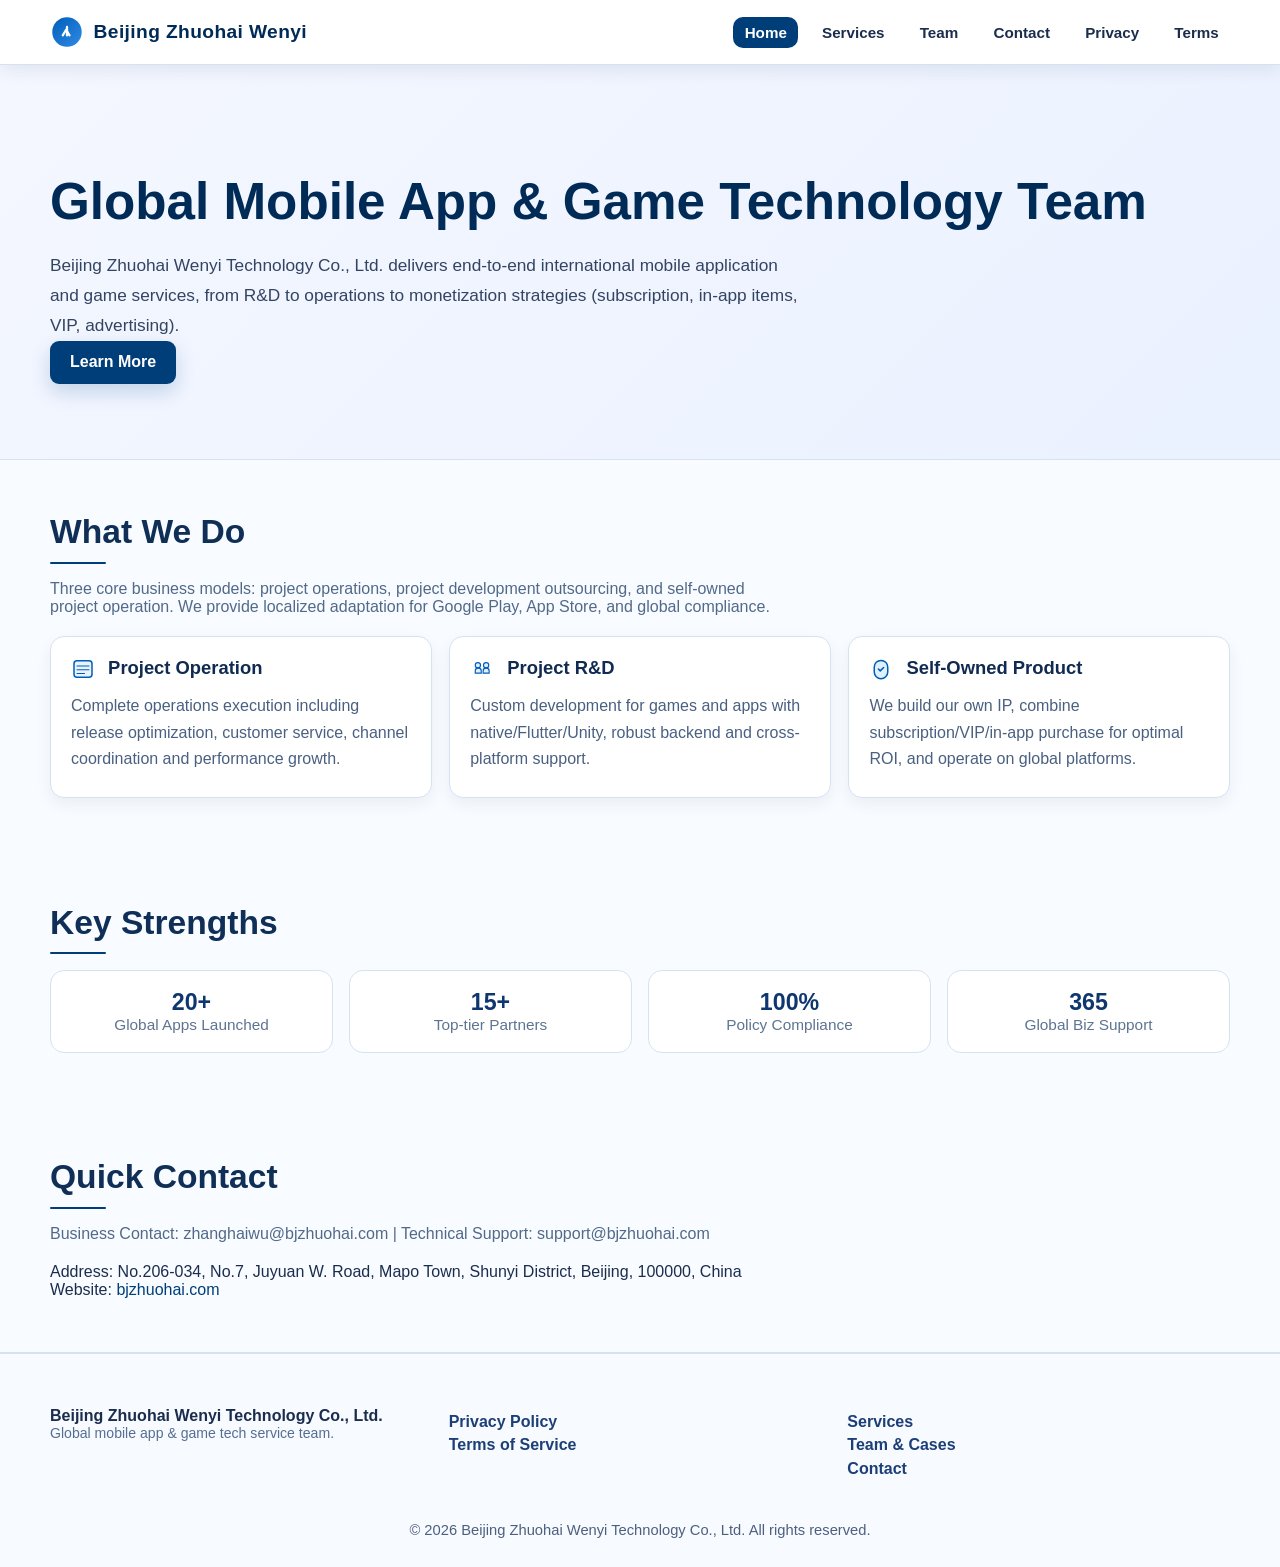
==== index.html @ ebd732f4 "init1" ====
<!DOCTYPE html>
<html lang="en">
<head>
  <meta charset="UTF-8" />
  <meta name="viewport" content="width=device-width, initial-scale=1.0" />
  <title>Beijing Zhuohai Wenyi Technology | Mobile App & Game Global Services</title>
  <meta name="description" content="Beijing Zhuohai Wenyi Technology Co., Ltd. provides global mobile app and game development, operations, and monetization services with Alibaba/Microsoft experience.">
  <meta name="keywords" content="mobile app development,mobile game development,global operation,SEO,app monetization,China tech team">
  <link rel="stylesheet" href="css/style.css" />
  <link rel="canonical" href="https://bjzhuohai.com/index.html" />
  <script defer src="js/main.js"></script>
</head>
<body>
  <header>
    <div class="container nav-wrap">
      <a href="index.html" class="site-brand"><img src="svg/logo.svg" alt="Zhuohai Logo" /><span>Beijing Zhuohai Wenyi</span></a>
      <nav class="nav-links">
        <a href="index.html">Home</a>
        <a href="services.html">Services</a>
        <a href="team.html">Team</a>
        <a href="contact.html">Contact</a>
        <a href="privacy.html">Privacy</a>
        <a href="terms.html">Terms</a>
      </nav>
    </div>
  </header>

  <main>
    <section class="hero">
      <div class="container">
        <h1>Global Mobile App & Game Technology Team</h1>
        <p>Beijing Zhuohai Wenyi Technology Co., Ltd. delivers end-to-end international mobile application and game services, from R&D to operations to monetization strategies (subscription, in-app items, VIP, advertising).</p>
        <a href="services.html" class="btn-primary" aria-label="View our services">Learn More</a>
      </div>
    </section>

    <section class="container section" id="overview">
      <h2>What We Do</h2>
      <p class="subtitle">Three core business models: project operations, project development outsourcing, and self-owned project operation. We provide localized adaptation for Google Play, App Store, and global compliance.</p>
      <div class="row">
        <article class="card">
          <h3><img src="svg/icon-services.svg" alt="Project Operation" width="24" height="24" style="vertical-align:middle;margin-right:8px;" /> Project Operation</h3>
          <p>Complete operations execution including release optimization, customer service, channel coordination and performance growth.</p>
        </article>
        <article class="card">
          <h3><img src="svg/icon-team.svg" alt="Project R&D" width="24" height="24" style="vertical-align:middle;margin-right:8px;" /> Project R&D</h3>
          <p>Custom development for games and apps with native/Flutter/Unity, robust backend and cross-platform support.
          </p>
        </article>
        <article class="card">
          <h3><img src="svg/icon-privacy.svg" alt="Self-Owned Product" width="24" height="24" style="vertical-align:middle;margin-right:8px;" /> Self-Owned Product</h3>
          <p>We build our own IP, combine subscription/VIP/in-app purchase for optimal ROI, and operate on global platforms.</p>
        </article>
      </div>
    </section>

    <section class="container section" id="highlights">
      <h2>Key Strengths</h2>
      <div class="stats">
        <div class="stat"><h3>20+</h3><span>Global Apps Launched</span></div>
        <div class="stat"><h3>15+</h3><span>Top-tier Partners</span></div>
        <div class="stat"><h3>100%</h3><span>Policy Compliance</span></div>
        <div class="stat"><h3>365</h3><span>Global Biz Support</span></div>
      </div>
    </section>

    <section class="container section" id="contact">
      <h2>Quick Contact</h2>
      <p class="subtitle">Business Contact: zhanghaiwu@bjzhuohai.com | Technical Support: support@bjzhuohai.com</p>
      <p>Address: No.206-034, No.7, Juyuan W. Road, Mapo Town, Shunyi District, Beijing, 100000, China</p>
      <p>Website: <a href="https://bjzhuohai.com" target="_blank" rel="noopener">bjzhuohai.com</a></p>
    </section>
  </main>

  <footer>
    <div class="container footer-grid">
      <div>
        <strong>Beijing Zhuohai Wenyi Technology Co., Ltd.</strong>
        <p class="small">Global mobile app & game tech service team.</p>
      </div>
      <div>
        <a href="privacy.html">Privacy Policy</a>
        <a href="terms.html">Terms of Service</a>
      </div>
      <div>
        <a href="services.html">Services</a>
        <a href="team.html">Team & Cases</a>
        <a href="contact.html">Contact</a>
      </div>
    </div>
    <p class="legal">© 2026 Beijing Zhuohai Wenyi Technology Co., Ltd. All rights reserved.</p>
  </footer>
</body>
</html>
---- css/style.css ----
/* Global style */
:root {
  --primary:#003e7a;
  --primary-dark:#002b57;
  --secondary:#f8fbff;
  --text:#1b2d4d;
  --muted:#5c6d84;
  --bg:#ffffff;
  --border:#d7e2f0;
}
*{box-sizing:border-box;margin:0;padding:0;}
html {scroll-behavior:smooth; font-family:'Inter', 'Roboto', 'Helvetica', 'Arial', sans-serif; color:var(--text); background:var(--secondary);}
body{background:var(--secondary);}
.container{width:min(1180px, 94vw);margin:0 auto;padding:1.5rem 0;}
a{color:var(--primary);text-decoration:none;}
a:hover{text-decoration:underline;}
header{position:sticky;top:0;z-index:100;background:#fff;box-shadow:0 6px 16px rgba(17,34,61,.08);border-bottom:1px solid var(--border);}
.nav-wrap{display:flex;align-items:center;justify-content:space-between;gap:1rem;padding:.95rem 0;}
.site-brand{display:flex;align-items:center;gap:.6rem;font-weight:800;font-size:1.2rem;letter-spacing:.02em;color:var(--primary-dark);}
.site-brand img{height:34px;width:34px;}
.nav-links{display:flex;gap:.8rem;flex-wrap:wrap;}
.nav-links a{padding:.45rem .7rem;border-radius:10px;font-size:.95rem;color:var(--text);font-weight:600;transition:.22s;}
.nav-links a.active, .nav-links a:hover{background:var(--primary);color:#fff;}
.hero{padding:5.2rem 0 3.2rem;background:linear-gradient(135deg, #f4f7ff 0%, #eaf1ff 100%);border-bottom:1px solid var(--border);}
.hero h1{font-size:clamp(2.1rem,4vw,3.2rem);line-height:1.15;color:var(--primary-dark);font-weight:800;}
.hero p{margin-top:1.15rem;font-size:1.08rem;max-width:760px;line-height:1.75;color:#334462;}
.btn-primary{display:inline-flex;align-items:center;gap:.45rem;padding:.8rem 1.25rem;background:var(--primary);color:#fff;border-radius:9px;font-weight:700;box-shadow:0 8px 20px rgba(0,77,145,.2);transition:transform .2s ease, opacity .2s ease;}
.btn-primary:hover{opacity:.95;transform:translateY(-1px);}
.row{display:flex;flex-wrap:wrap;gap:1.1rem;}
.card{flex:1 1 min(260px,100%);background:#fff;border:1px solid var(--border);border-radius:14px;box-shadow:0 6px 16px rgba(20,42,80,.06);padding:1.25rem;}
.card h3{font-size:1.15rem;color:#102a51;font-weight:700;}
.card p{margin:.75rem 0 .3rem;line-height:1.65;color:#496080;}
.section{padding:3.3rem 0;}
.section h2{font-size:clamp(1.5rem,3vw,2.1rem);color:#102f57;margin-bottom:1rem;position:relative;}
.section h2:after{content:'';display:block;height:2px;width:56px;background:var(--primary);margin-top:.65rem;border-radius:2px;}
.section p.subtitle{color:#516a88;margin-bottom:1.3rem;max-width:740px;}
.policy-card{background:#fff;border:1px solid var(--border);border-radius:12px;padding:1rem 1.1rem;margin-bottom:1rem;box-shadow:0 7px 15px rgba(18,41,72,.04);}
.policy-card h3{font-size:1.1rem;font-weight:700;color:#0f3360;margin-bottom:.5rem;}
.policy-card p{color:#4f6b8b;line-height:1.7;margin-bottom:.7rem;}
.policy-card ul{margin-left:1.15rem;line-height:1.75;}
.policy-card ul li{margin:.28rem 0;}
.stats{display:grid;grid-template-columns:repeat(auto-fit,minmax(210px,1fr));gap:1rem;}
.stat{background:#fff;padding:1.1rem;border:1px solid var(--border);border-radius:14px;text-align:center;}
.stat h3{font-size:1.45rem;color:#0e376f;font-weight:700;}
.stat span{color:#5d7492;font-size:.96rem;}
footer{background:#f7faff;padding:1.8rem 0;border-top:2px solid var(--border);}
footer .footer-grid{display:grid;grid-template-columns:repeat(auto-fit,minmax(180px,1fr));gap:1rem;}
footer a{display:block;margin:.35rem 0;color:#1d3f78;font-weight:600;}
footer .legal{font-size:.92rem;color:#4d6080;text-align:center;margin-top:.9rem;}
footer .legal strong{font-weight:600;}
.small{font-size:.88rem;color:#556e93;}
@media (max-width:960px){.nav-wrap{flex-direction:column;align-items:flex-start;padding:.6rem 0;}.nav-links{width:100%;justify-content:flex-start;}.row{flex-direction:column;}.hero{text-align:center;} .hero .btn-primary{justify-content:center;}}
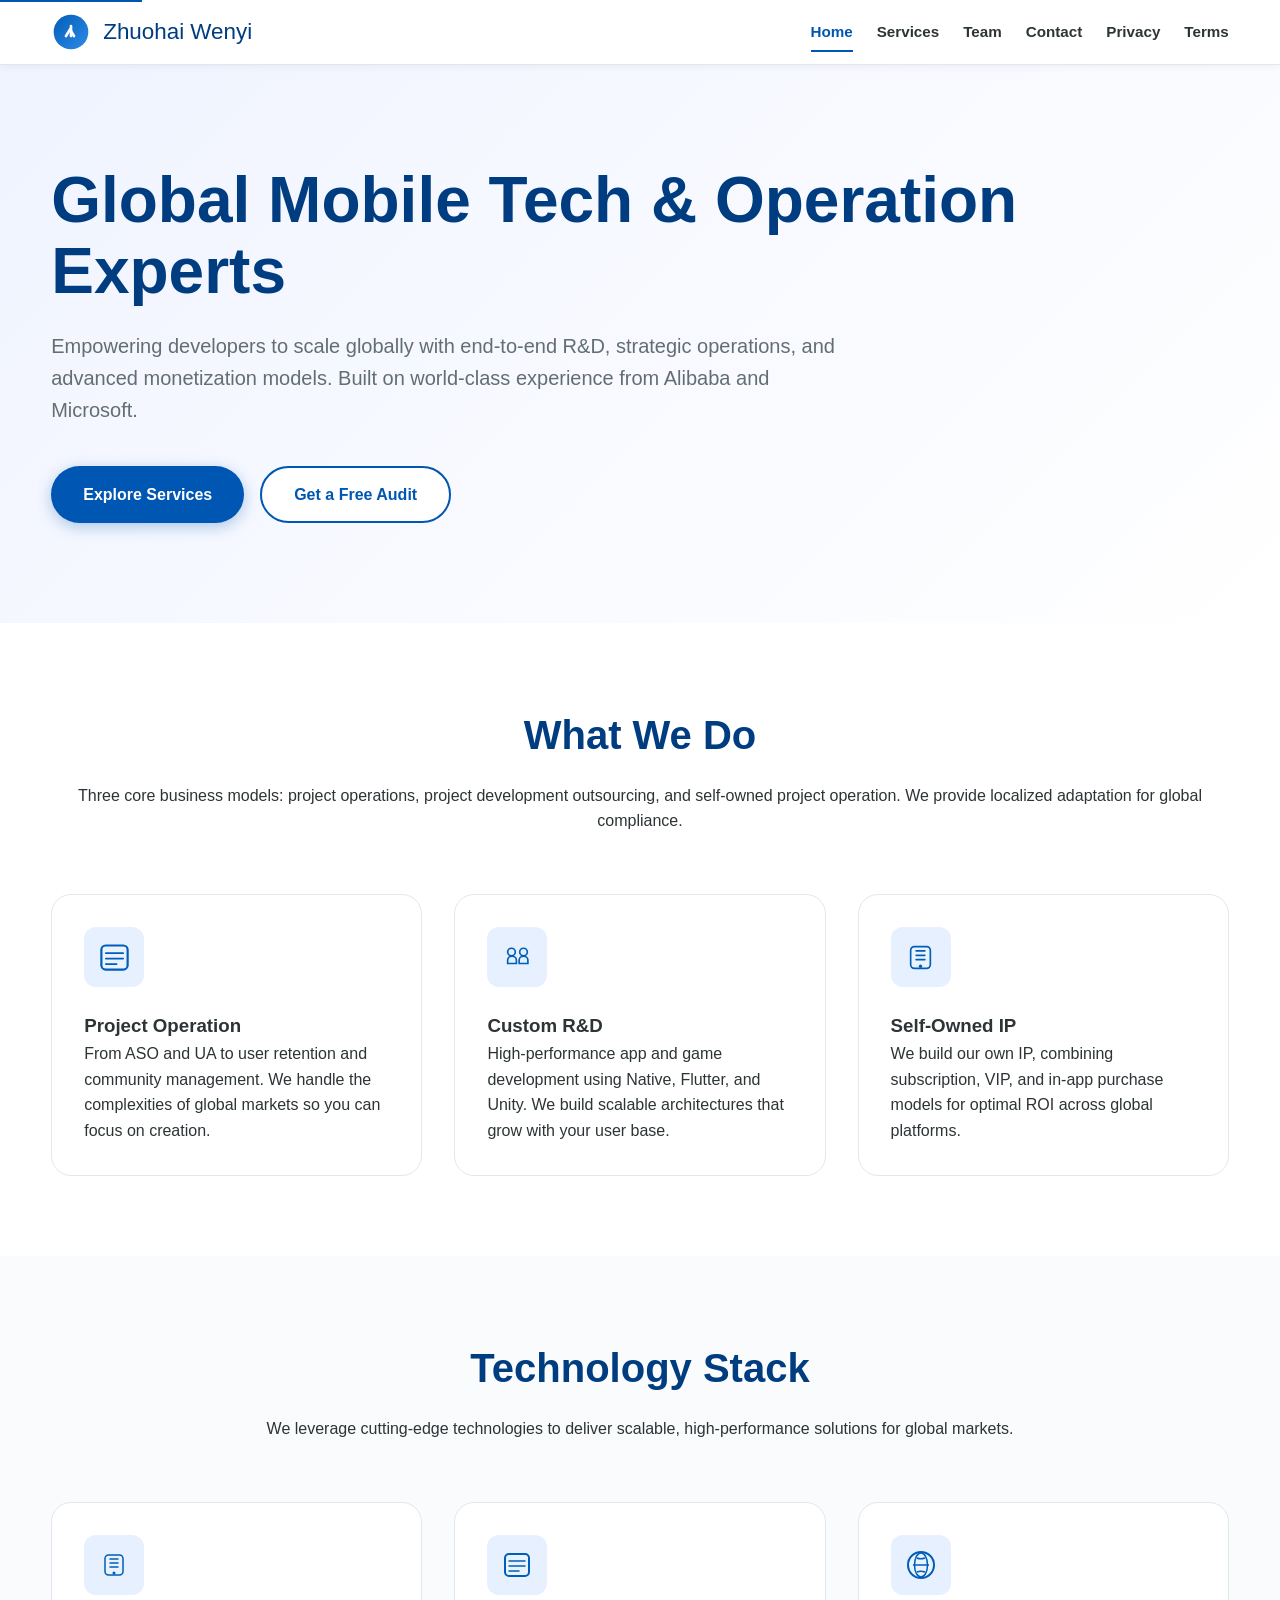
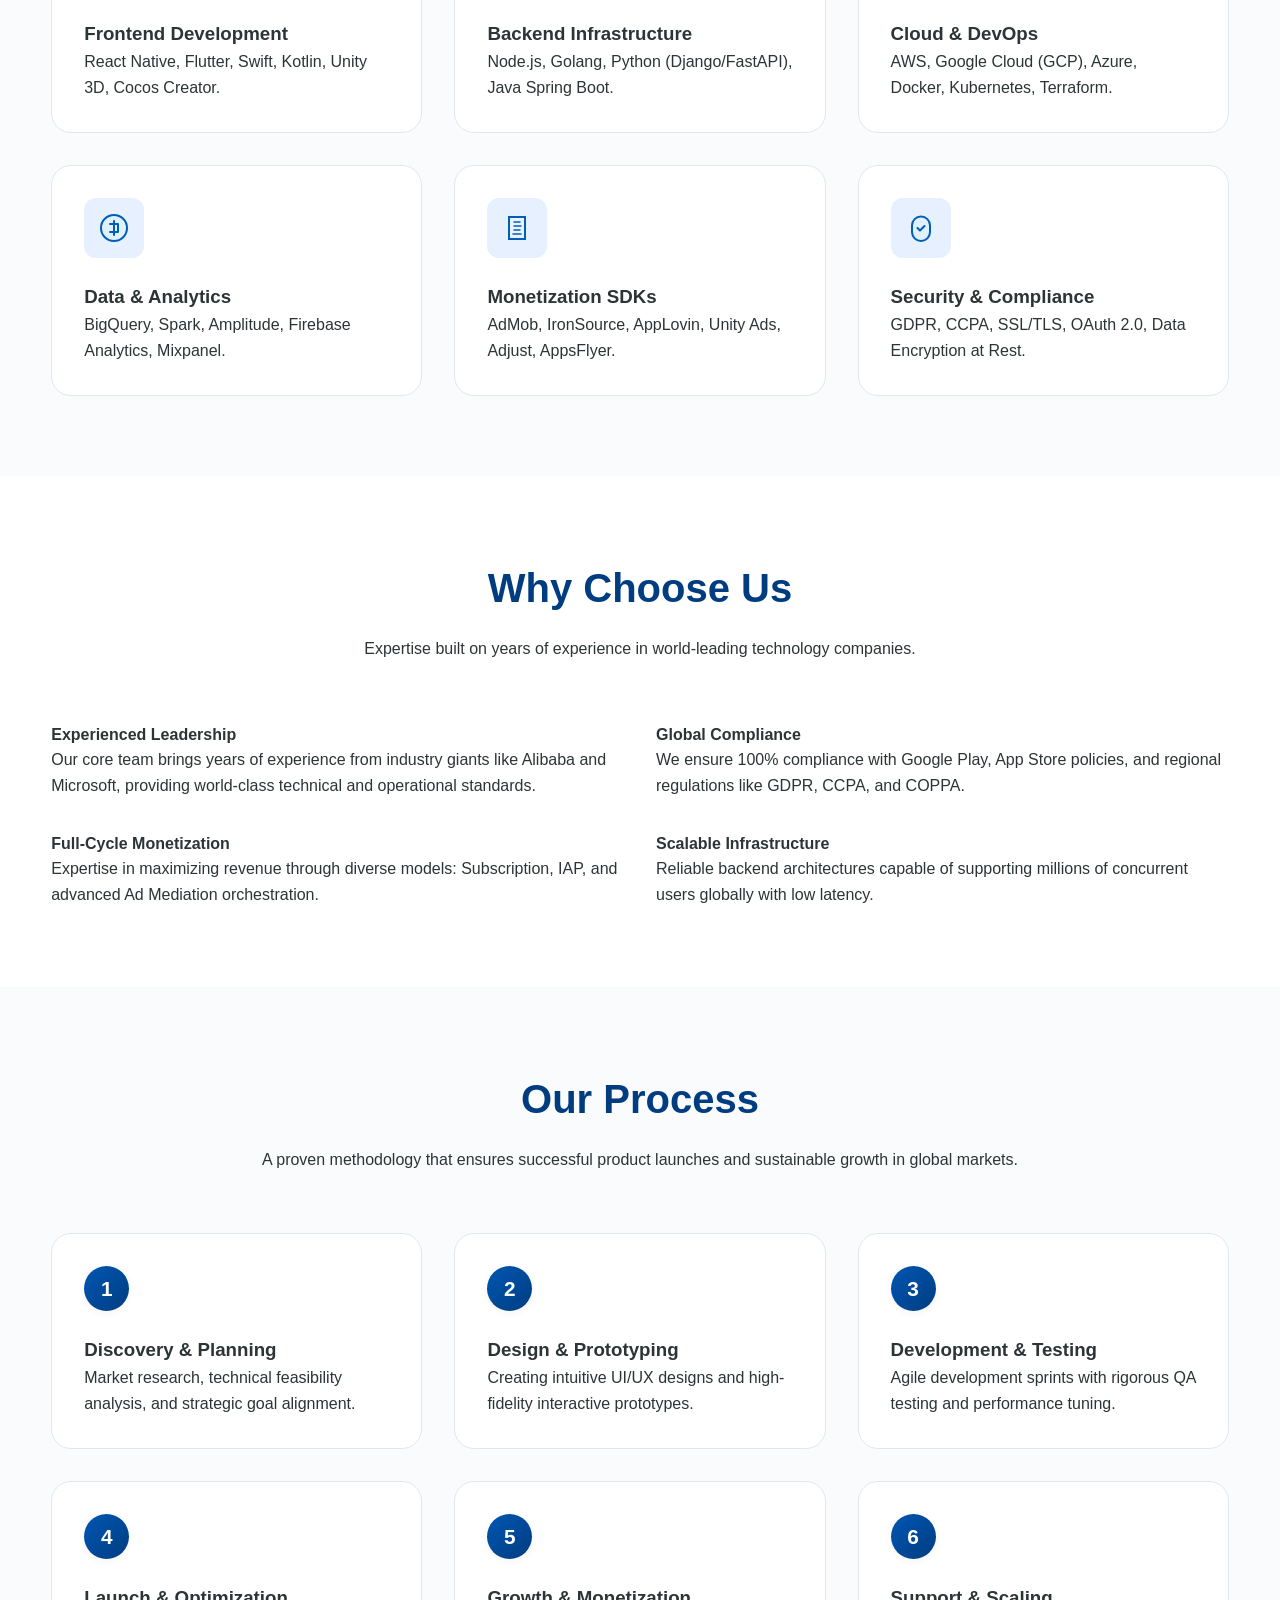
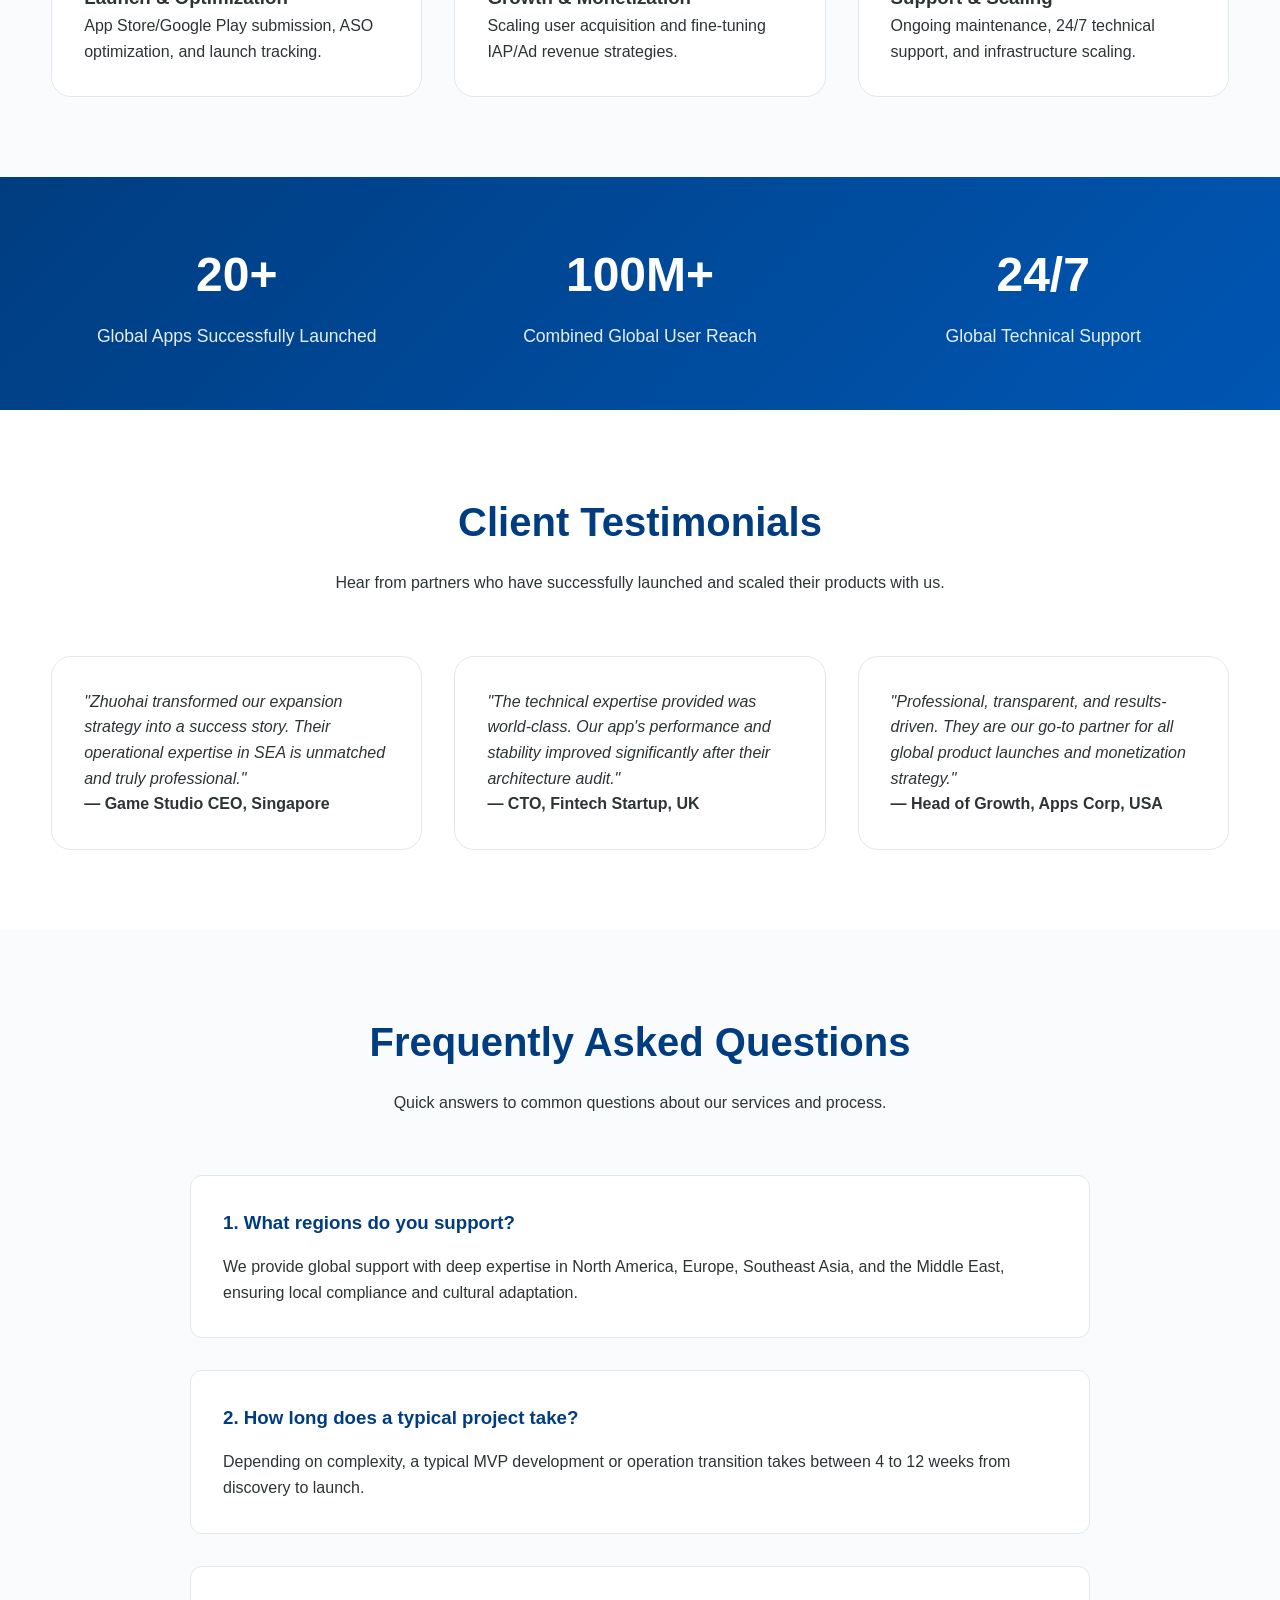
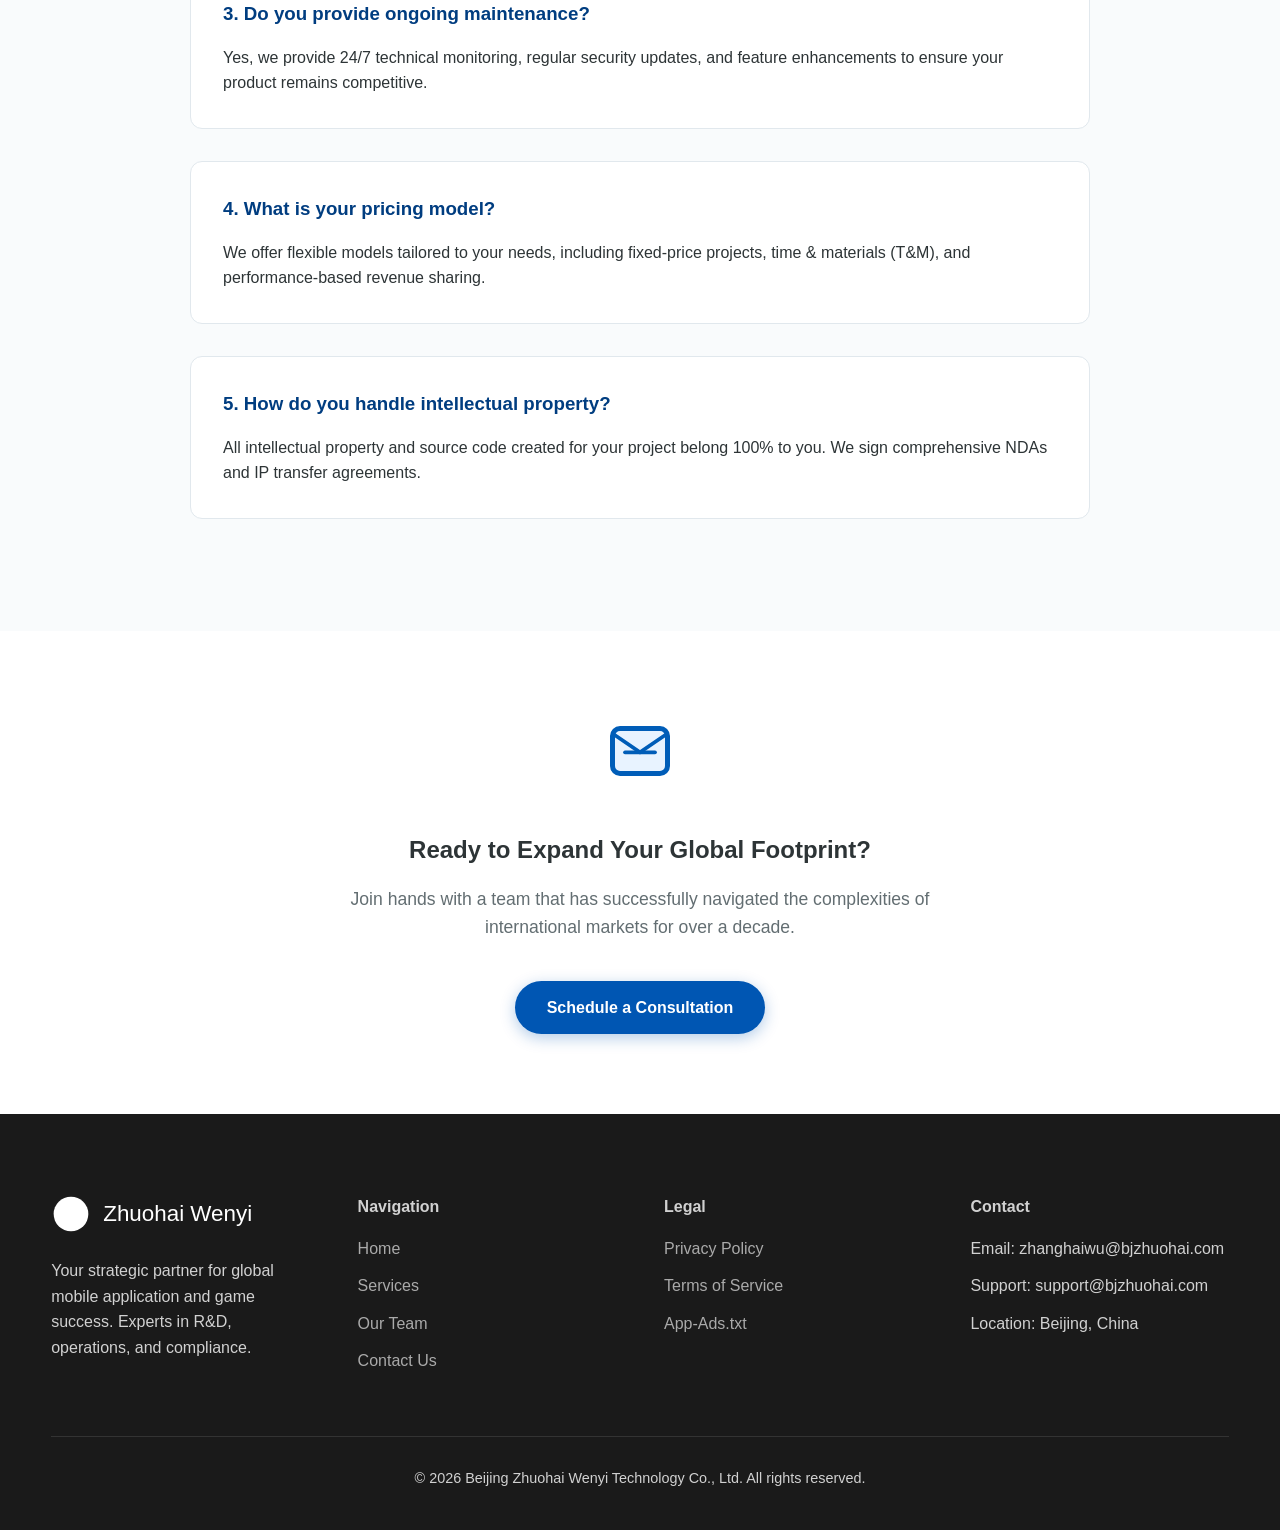
==== commit 61ecd0f5: "Revise1" ====
--- a/index.html
+++ b/index.html
@@ -3,18 +3,48 @@
 <head>
   <meta charset="UTF-8" />
   <meta name="viewport" content="width=device-width, initial-scale=1.0" />
-  <title>Beijing Zhuohai Wenyi Technology | Mobile App & Game Global Services</title>
+  <title>Beijing Zhuohai Wenyi Technology | Global App & Game Services</title>
   <meta name="description" content="Beijing Zhuohai Wenyi Technology Co., Ltd. provides global mobile app and game development, operations, and monetization services with Alibaba/Microsoft experience.">
   <meta name="keywords" content="mobile app development,mobile game development,global operation,SEO,app monetization,China tech team">
+
+  <!-- SEO & Social Media -->
+  <link rel="canonical" href="https://bjzhuohai.com/" />
+  <meta property="og:title" content="Beijing Zhuohai Wenyi Technology | Global App & Game Services" />
+  <meta property="og:description" content="Expert global mobile app and game services. From R&D to monetization." />
+  <meta property="og:url" content="https://bjzhuohai.com/" />
+  <meta property="og:type" content="website" />
+  <meta property="og:image" content="https://bjzhuohai.com/img/og-home.jpg" />
+  <meta name="twitter:card" content="summary_large_image" />
+
+  <!-- Structured Data -->
+  <script type="application/ld+json">
+  {
+    "@context": "https://schema.org",
+    "@type": "Organization",
+    "name": "Beijing Zhuohai Wenyi Technology Co., Ltd.",
+    "url": "https://bjzhuohai.com",
+    "logo": "https://bjzhuohai.com/svg/logo.svg",
+    "contactPoint": {
+      "@type": "ContactPoint",
+      "email": "support@bjzhuohai.com",
+      "contactType": "customer support"
+    }
+  }
+  </script>
+
   <link rel="stylesheet" href="css/style.css" />
-  <link rel="canonical" href="https://bjzhuohai.com/index.html" />
   <script defer src="js/main.js"></script>
 </head>
 <body>
+  <a href="#main-content" class="skip-link">Skip to navigation</a>
+
   <header>
     <div class="container nav-wrap">
-      <a href="index.html" class="site-brand"><img src="svg/logo.svg" alt="Zhuohai Logo" /><span>Beijing Zhuohai Wenyi</span></a>
-      <nav class="nav-links">
+      <a href="index.html" class="site-brand">
+        <img src="svg/logo.svg" alt="Zhuohai Logo" width="40" height="40" />
+        <span>Zhuohai Wenyi</span>
+      </a>
+      <nav class="nav-links" aria-label="Main Navigation">
         <a href="index.html">Home</a>
         <a href="services.html">Services</a>
         <a href="team.html">Team</a>
@@ -25,70 +55,289 @@
     </div>
   </header>
 
-  <main>
+  <main id="main-content">
+    <!-- Hero Section -->
     <section class="hero">
       <div class="container">
-        <h1>Global Mobile App & Game Technology Team</h1>
-        <p>Beijing Zhuohai Wenyi Technology Co., Ltd. delivers end-to-end international mobile application and game services, from R&D to operations to monetization strategies (subscription, in-app items, VIP, advertising).</p>
-        <a href="services.html" class="btn-primary" aria-label="View our services">Learn More</a>
-      </div>
-    </section>
-
+        <h1>Global Mobile Tech & Operation Experts</h1>
+        <p>Empowering developers to scale globally with end-to-end R&D, strategic operations, and advanced monetization models. Built on world-class experience from Alibaba and Microsoft.</p>
+        <div class="hero-btns">
+          <a href="services.html" class="btn-primary">Explore Services</a>
+          <a href="contact.html" class="btn-secondary">Get a Free Audit</a>
+        </div>
+      </div>
+    </section>
+
+    <!-- Core Business -->
     <section class="container section" id="overview">
-      <h2>What We Do</h2>
-      <p class="subtitle">Three core business models: project operations, project development outsourcing, and self-owned project operation. We provide localized adaptation for Google Play, App Store, and global compliance.</p>
-      <div class="row">
+      <div class="section-header">
+        <h2>What We Do</h2>
+        <p class="subtitle">Three core business models: project operations, project development outsourcing, and self-owned project operation. We provide localized adaptation for global compliance.</p>
+      </div>
+      <div class="grid grid-3">
         <article class="card">
-          <h3><img src="svg/icon-services.svg" alt="Project Operation" width="24" height="24" style="vertical-align:middle;margin-right:8px;" /> Project Operation</h3>
-          <p>Complete operations execution including release optimization, customer service, channel coordination and performance growth.</p>
+          <div class="card-icon"><img src="svg/icon-services.svg" alt="" width="35" height="35" loading="lazy" /></div>
+          <h3>Project Operation</h3>
+          <p>From ASO and UA to user retention and community management. We handle the complexities of global markets so you can focus on creation.</p>
         </article>
         <article class="card">
-          <h3><img src="svg/icon-team.svg" alt="Project R&D" width="24" height="24" style="vertical-align:middle;margin-right:8px;" /> Project R&D</h3>
-          <p>Custom development for games and apps with native/Flutter/Unity, robust backend and cross-platform support.
-          </p>
+          <div class="card-icon"><img src="svg/icon-team.svg" alt="" width="35" height="35" loading="lazy" /></div>
+          <h3>Custom R&D</h3>
+          <p>High-performance app and game development using Native, Flutter, and Unity. We build scalable architectures that grow with your user base.</p>
         </article>
         <article class="card">
-          <h3><img src="svg/icon-privacy.svg" alt="Self-Owned Product" width="24" height="24" style="vertical-align:middle;margin-right:8px;" /> Self-Owned Product</h3>
-          <p>We build our own IP, combine subscription/VIP/in-app purchase for optimal ROI, and operate on global platforms.</p>
+          <div class="card-icon"><img src="svg/icon-app.svg" alt="" width="35" height="35" loading="lazy" /></div>
+          <h3>Self-Owned IP</h3>
+          <p>We build our own IP, combining subscription, VIP, and in-app purchase models for optimal ROI across global platforms.</p>
         </article>
       </div>
     </section>
 
-    <section class="container section" id="highlights">
-      <h2>Key Strengths</h2>
-      <div class="stats">
-        <div class="stat"><h3>20+</h3><span>Global Apps Launched</span></div>
-        <div class="stat"><h3>15+</h3><span>Top-tier Partners</span></div>
-        <div class="stat"><h3>100%</h3><span>Policy Compliance</span></div>
-        <div class="stat"><h3>365</h3><span>Global Biz Support</span></div>
-      </div>
-    </section>
-
-    <section class="container section" id="contact">
-      <h2>Quick Contact</h2>
-      <p class="subtitle">Business Contact: zhanghaiwu@bjzhuohai.com | Technical Support: support@bjzhuohai.com</p>
-      <p>Address: No.206-034, No.7, Juyuan W. Road, Mapo Town, Shunyi District, Beijing, 100000, China</p>
-      <p>Website: <a href="https://bjzhuohai.com" target="_blank" rel="noopener">bjzhuohai.com</a></p>
+    <!-- Technology Stack -->
+    <section class="section" id="tech-stack" style="background: var(--bg-light);">
+      <div class="container">
+        <div class="section-header">
+          <h2>Technology Stack</h2>
+          <p class="subtitle">We leverage cutting-edge technologies to deliver scalable, high-performance solutions for global markets.</p>
+        </div>
+        <div class="grid grid-3">
+          <div class="card">
+            <div class="card-icon"><img src="svg/icon-app.svg" width="32" height="32" alt="" loading="lazy" /></div>
+            <h3>Frontend Development</h3>
+            <p>React Native, Flutter, Swift, Kotlin, Unity 3D, Cocos Creator.</p>
+          </div>
+          <div class="card">
+            <div class="card-icon"><img src="svg/icon-services.svg" width="32" height="32" alt="" loading="lazy" /></div>
+            <h3>Backend Infrastructure</h3>
+            <p>Node.js, Golang, Python (Django/FastAPI), Java Spring Boot.</p>
+          </div>
+          <div class="card">
+            <div class="card-icon"><img src="svg/icon-globe.svg" width="32" height="32" alt="" loading="lazy" /></div>
+            <h3>Cloud & DevOps</h3>
+            <p>AWS, Google Cloud (GCP), Azure, Docker, Kubernetes, Terraform.</p>
+          </div>
+          <div class="card">
+            <div class="card-icon"><img src="svg/icon-monetization.svg" width="32" height="32" alt="" loading="lazy" /></div>
+            <h3>Data & Analytics</h3>
+            <p>BigQuery, Spark, Amplitude, Firebase Analytics, Mixpanel.</p>
+          </div>
+          <div class="card">
+            <div class="card-icon"><img src="svg/icon-terms.svg" width="32" height="32" alt="" loading="lazy" /></div>
+            <h3>Monetization SDKs</h3>
+            <p>AdMob, IronSource, AppLovin, Unity Ads, Adjust, AppsFlyer.</p>
+          </div>
+          <div class="card">
+            <div class="card-icon"><img src="svg/icon-privacy.svg" width="32" height="32" alt="" loading="lazy" /></div>
+            <h3>Security & Compliance</h3>
+            <p>GDPR, CCPA, SSL/TLS, OAuth 2.0, Data Encryption at Rest.</p>
+          </div>
+        </div>
+      </div>
+    </section>
+
+    <!-- Why Choose Us -->
+    <section class="container section" id="why-choose-us">
+      <div class="section-header">
+        <h2>Why Choose Us</h2>
+        <p class="subtitle">Expertise built on years of experience in world-leading technology companies.</p>
+      </div>
+      <div class="grid grid-2">
+        <div class="feature-item">
+          <div class="feature-text">
+            <h4>Experienced Leadership</h4>
+            <p>Our core team brings years of experience from industry giants like Alibaba and Microsoft, providing world-class technical and operational standards.</p>
+          </div>
+        </div>
+        <div class="feature-item">
+          <div class="feature-text">
+            <h4>Global Compliance</h4>
+            <p>We ensure 100% compliance with Google Play, App Store policies, and regional regulations like GDPR, CCPA, and COPPA.</p>
+          </div>
+        </div>
+        <div class="feature-item">
+          <div class="feature-text">
+            <h4>Full-Cycle Monetization</h4>
+            <p>Expertise in maximizing revenue through diverse models: Subscription, IAP, and advanced Ad Mediation orchestration.</p>
+          </div>
+        </div>
+        <div class="feature-item">
+          <div class="feature-text">
+            <h4>Scalable Infrastructure</h4>
+            <p>Reliable backend architectures capable of supporting millions of concurrent users globally with low latency.</p>
+          </div>
+        </div>
+      </div>
+    </section>
+
+    <!-- Our Process -->
+    <section class="section" id="our-process" style="background: var(--bg-light);">
+      <div class="container">
+        <div class="section-header">
+          <h2>Our Process</h2>
+          <p class="subtitle">A proven methodology that ensures successful product launches and sustainable growth in global markets.</p>
+        </div>
+        <div class="grid grid-3">
+          <div class="card">
+            <div class="process-step">1</div>
+            <h3>Discovery & Planning</h3>
+            <p>Market research, technical feasibility analysis, and strategic goal alignment.</p>
+          </div>
+          <div class="card">
+            <div class="process-step">2</div>
+            <h3>Design & Prototyping</h3>
+            <p>Creating intuitive UI/UX designs and high-fidelity interactive prototypes.</p>
+          </div>
+          <div class="card">
+            <div class="process-step">3</div>
+            <h3>Development & Testing</h3>
+            <p>Agile development sprints with rigorous QA testing and performance tuning.</p>
+          </div>
+          <div class="card">
+            <div class="process-step">4</div>
+            <h3>Launch & Optimization</h3>
+            <p>App Store/Google Play submission, ASO optimization, and launch tracking.</p>
+          </div>
+          <div class="card">
+            <div class="process-step">5</div>
+            <h3>Growth & Monetization</h3>
+            <p>Scaling user acquisition and fine-tuning IAP/Ad revenue strategies.</p>
+          </div>
+          <div class="card">
+            <div class="process-step">6</div>
+            <h3>Support & Scaling</h3>
+            <p>Ongoing maintenance, 24/7 technical support, and infrastructure scaling.</p>
+          </div>
+        </div>
+      </div>
+    </section>
+
+    <!-- Success Highlights -->
+    <section class="stats-banner" id="highlights">
+      <div class="container">
+        <div class="grid grid-3">
+          <div class="stat-item">
+            <h3>20+</h3>
+            <p>Global Apps Successfully Launched</p>
+          </div>
+          <div class="stat-item">
+            <h3>100M+</h3>
+            <p>Combined Global User Reach</p>
+          </div>
+          <div class="stat-item">
+            <h3>24/7</h3>
+            <p>Global Technical Support</p>
+          </div>
+        </div>
+      </div>
+    </section>
+
+    <!-- Client Testimonials -->
+    <section class="section" id="testimonials">
+      <div class="container">
+        <div class="section-header">
+          <h2>Client Testimonials</h2>
+          <p class="subtitle">Hear from partners who have successfully launched and scaled their products with us.</p>
+        </div>
+        <div class="grid grid-3">
+          <div class="card">
+            <p><i>"Zhuohai transformed our expansion strategy into a success story. Their operational expertise in SEA is unmatched and truly professional."</i></p>
+            <p><strong>— Game Studio CEO, Singapore</strong></p>
+          </div>
+          <div class="card">
+            <p><i>"The technical expertise provided was world-class. Our app's performance and stability improved significantly after their architecture audit."</i></p>
+            <p><strong>— CTO, Fintech Startup, UK</strong></p>
+          </div>
+          <div class="card">
+            <p><i>"Professional, transparent, and results-driven. They are our go-to partner for all global product launches and monetization strategy."</i></p>
+            <p><strong>— Head of Growth, Apps Corp, USA</strong></p>
+          </div>
+        </div>
+      </div>
+    </section>
+
+    <!-- FAQ -->
+    <section class="section" id="faq" style="background: var(--bg-light);">
+      <div class="container">
+        <div class="section-header">
+          <h2>Frequently Asked Questions</h2>
+          <p class="subtitle">Quick answers to common questions about our services and process.</p>
+        </div>
+        <div class="faq-list">
+          <article class="policy-card">
+            <h3>1. What regions do you support?</h3>
+            <p>We provide global support with deep expertise in North America, Europe, Southeast Asia, and the Middle East, ensuring local compliance and cultural adaptation.</p>
+          </article>
+          <article class="policy-card">
+            <h3>2. How long does a typical project take?</h3>
+            <p>Depending on complexity, a typical MVP development or operation transition takes between 4 to 12 weeks from discovery to launch.</p>
+          </article>
+          <article class="policy-card">
+            <h3>3. Do you provide ongoing maintenance?</h3>
+            <p>Yes, we provide 24/7 technical monitoring, regular security updates, and feature enhancements to ensure your product remains competitive.</p>
+          </article>
+          <article class="policy-card">
+            <h3>4. What is your pricing model?</h3>
+            <p>We offer flexible models tailored to your needs, including fixed-price projects, time & materials (T&M), and performance-based revenue sharing.</p>
+          </article>
+          <article class="policy-card">
+            <h3>5. How do you handle intellectual property?</h3>
+            <p>All intellectual property and source code created for your project belong 100% to you. We sign comprehensive NDAs and IP transfer agreements.</p>
+          </article>
+        </div>
+      </div>
+    </section>
+
+    <!-- CTA Section -->
+    <section class="container section" id="contact-preview">
+      <div class="contact-cta" style="text-align: center;">
+        <img src="svg/icon-contact.svg" width="80" height="80" alt="" loading="lazy" style="margin-bottom: 2rem;" />
+        <h2>Ready to Expand Your Global Footprint?</h2>
+        <p style="max-width: 600px; margin: 1rem auto 2.5rem; font-size: 1.1rem; color: var(--text-muted);">Join hands with a team that has successfully navigated the complexities of international markets for over a decade.</p>
+        <a href="contact.html" class="btn-primary">Schedule a Consultation</a>
+      </div>
     </section>
   </main>
 
   <footer>
-    <div class="container footer-grid">
-      <div>
-        <strong>Beijing Zhuohai Wenyi Technology Co., Ltd.</strong>
-        <p class="small">Global mobile app & game tech service team.</p>
-      </div>
-      <div>
-        <a href="privacy.html">Privacy Policy</a>
-        <a href="terms.html">Terms of Service</a>
-      </div>
-      <div>
-        <a href="services.html">Services</a>
-        <a href="team.html">Team & Cases</a>
-        <a href="contact.html">Contact</a>
+    <div class="container">
+      <div class="footer-grid">
+        <div class="footer-col">
+          <div class="site-brand footer-logo" style="color: white; margin-bottom: 1.5rem;">
+            <img src="svg/logo.svg" alt="" width="40" height="40" loading="lazy" style="filter: brightness(0) invert(1);" />
+            <span>Zhuohai Wenyi</span>
+          </div>
+          <p>Your strategic partner for global mobile application and game success. Experts in R&D, operations, and compliance.</p>
+        </div>
+        <div class="footer-col">
+          <h4>Navigation</h4>
+          <ul class="footer-links-list">
+            <li><a href="index.html">Home</a></li>
+            <li><a href="services.html">Services</a></li>
+            <li><a href="team.html">Our Team</a></li>
+            <li><a href="contact.html">Contact Us</a></li>
+          </ul>
+        </div>
+        <div class="footer-col">
+          <h4>Legal</h4>
+          <ul class="footer-links-list">
+            <li><a href="privacy.html">Privacy Policy</a></li>
+            <li><a href="terms.html">Terms of Service</a></li>
+            <li><a href="app-ads.txt">App-Ads.txt</a></li>
+          </ul>
+        </div>
+        <div class="footer-col">
+          <h4>Contact</h4>
+          <ul class="footer-links-list">
+            <li>Email: zhanghaiwu@bjzhuohai.com</li>
+            <li>Support: support@bjzhuohai.com</li>
+            <li>Location: Beijing, China</li>
+          </ul>
+        </div>
+      </div>
+      <div class="footer-bottom">
+        <p>© 2026 Beijing Zhuohai Wenyi Technology Co., Ltd. All rights reserved.</p>
       </div>
     </div>
-    <p class="legal">© 2026 Beijing Zhuohai Wenyi Technology Co., Ltd. All rights reserved.</p>
   </footer>
 </body>
 </html>
--- a/css/style.css
+++ b/css/style.css
@@ -1,52 +1,329 @@
-/* Global style */
+/* Modernized Style Sheet for Beijing Zhuohai Wenyi */
 :root {
-  --primary:#003e7a;
-  --primary-dark:#002b57;
-  --secondary:#f8fbff;
-  --text:#1b2d4d;
-  --muted:#5c6d84;
-  --bg:#ffffff;
-  --border:#d7e2f0;
-}
-*{box-sizing:border-box;margin:0;padding:0;}
-html {scroll-behavior:smooth; font-family:'Inter', 'Roboto', 'Helvetica', 'Arial', sans-serif; color:var(--text); background:var(--secondary);}
-body{background:var(--secondary);}
-.container{width:min(1180px, 94vw);margin:0 auto;padding:1.5rem 0;}
-a{color:var(--primary);text-decoration:none;}
-a:hover{text-decoration:underline;}
-header{position:sticky;top:0;z-index:100;background:#fff;box-shadow:0 6px 16px rgba(17,34,61,.08);border-bottom:1px solid var(--border);}
-.nav-wrap{display:flex;align-items:center;justify-content:space-between;gap:1rem;padding:.95rem 0;}
-.site-brand{display:flex;align-items:center;gap:.6rem;font-weight:800;font-size:1.2rem;letter-spacing:.02em;color:var(--primary-dark);}
-.site-brand img{height:34px;width:34px;}
-.nav-links{display:flex;gap:.8rem;flex-wrap:wrap;}
-.nav-links a{padding:.45rem .7rem;border-radius:10px;font-size:.95rem;color:var(--text);font-weight:600;transition:.22s;}
-.nav-links a.active, .nav-links a:hover{background:var(--primary);color:#fff;}
-.hero{padding:5.2rem 0 3.2rem;background:linear-gradient(135deg, #f4f7ff 0%, #eaf1ff 100%);border-bottom:1px solid var(--border);}
-.hero h1{font-size:clamp(2.1rem,4vw,3.2rem);line-height:1.15;color:var(--primary-dark);font-weight:800;}
-.hero p{margin-top:1.15rem;font-size:1.08rem;max-width:760px;line-height:1.75;color:#334462;}
-.btn-primary{display:inline-flex;align-items:center;gap:.45rem;padding:.8rem 1.25rem;background:var(--primary);color:#fff;border-radius:9px;font-weight:700;box-shadow:0 8px 20px rgba(0,77,145,.2);transition:transform .2s ease, opacity .2s ease;}
-.btn-primary:hover{opacity:.95;transform:translateY(-1px);}
-.row{display:flex;flex-wrap:wrap;gap:1.1rem;}
-.card{flex:1 1 min(260px,100%);background:#fff;border:1px solid var(--border);border-radius:14px;box-shadow:0 6px 16px rgba(20,42,80,.06);padding:1.25rem;}
-.card h3{font-size:1.15rem;color:#102a51;font-weight:700;}
-.card p{margin:.75rem 0 .3rem;line-height:1.65;color:#496080;}
-.section{padding:3.3rem 0;}
-.section h2{font-size:clamp(1.5rem,3vw,2.1rem);color:#102f57;margin-bottom:1rem;position:relative;}
-.section h2:after{content:'';display:block;height:2px;width:56px;background:var(--primary);margin-top:.65rem;border-radius:2px;}
-.section p.subtitle{color:#516a88;margin-bottom:1.3rem;max-width:740px;}
-.policy-card{background:#fff;border:1px solid var(--border);border-radius:12px;padding:1rem 1.1rem;margin-bottom:1rem;box-shadow:0 7px 15px rgba(18,41,72,.04);}
-.policy-card h3{font-size:1.1rem;font-weight:700;color:#0f3360;margin-bottom:.5rem;}
-.policy-card p{color:#4f6b8b;line-height:1.7;margin-bottom:.7rem;}
-.policy-card ul{margin-left:1.15rem;line-height:1.75;}
-.policy-card ul li{margin:.28rem 0;}
-.stats{display:grid;grid-template-columns:repeat(auto-fit,minmax(210px,1fr));gap:1rem;}
-.stat{background:#fff;padding:1.1rem;border:1px solid var(--border);border-radius:14px;text-align:center;}
-.stat h3{font-size:1.45rem;color:#0e376f;font-weight:700;}
-.stat span{color:#5d7492;font-size:.96rem;}
-footer{background:#f7faff;padding:1.8rem 0;border-top:2px solid var(--border);}
-footer .footer-grid{display:grid;grid-template-columns:repeat(auto-fit,minmax(180px,1fr));gap:1rem;}
-footer a{display:block;margin:.35rem 0;color:#1d3f78;font-weight:600;}
-footer .legal{font-size:.92rem;color:#4d6080;text-align:center;margin-top:.9rem;}
-footer .legal strong{font-weight:600;}
-.small{font-size:.88rem;color:#556e93;}
-@media (max-width:960px){.nav-wrap{flex-direction:column;align-items:flex-start;padding:.6rem 0;}.nav-links{width:100%;justify-content:flex-start;}.row{flex-direction:column;}.hero{text-align:center;} .hero .btn-primary{justify-content:center;}}+  --primary: #0056b3;
+  --primary-dark: #003d80;
+  --primary-light: #e6f0ff;
+  --secondary: #6c757d;
+  --accent: #00d2ff;
+  --text-main: #2d3436;
+  --text-muted: #636e72;
+  --bg-light: #f9fbfc;
+  --white: #ffffff;
+  --border-color: #e1e8ed;
+  --shadow-sm: 0 2px 8px rgba(0,0,0,0.05);
+  --shadow-md: 0 10px 30px rgba(0,0,0,0.08);
+  --transition: all 0.3s cubic-bezier(0.4, 0, 0.2, 1);
+  /* Added Missing Variables */
+  --radius-lg: 20px;
+  --radius-md: 12px;
+  --radius-sm: 8px;
+  --font-main: 'Segoe UI', Roboto, Helvetica, Arial, sans-serif;
+}
+
+* { box-sizing: border-box; margin: 0; padding: 0; }
+
+html { scroll-behavior: smooth; }
+
+body {
+  font-family: var(--font-main);
+  color: var(--text-main);
+  background-color: var(--white);
+  line-height: 1.6;
+  overflow-x: hidden;
+}
+
+.container {
+  width: min(1200px, 92vw);
+  margin: 0 auto;
+}
+
+/* Skip Link */
+.skip-link {
+  position: absolute;
+  top: -40px;
+  left: 0;
+  background: var(--primary);
+  color: white;
+  padding: 8px;
+  z-index: 2000;
+  transition: top 0.3s;
+}
+.skip-link:focus { top: 0; }
+
+/* Header & Nav */
+header {
+  background: rgba(255, 255, 255, 0.95);
+  backdrop-filter: blur(10px);
+  position: sticky;
+  top: 0;
+  z-index: 1000;
+  border-bottom: 1px solid var(--border-color);
+  box-shadow: var(--shadow-sm);
+}
+
+.nav-wrap {
+  display: flex;
+  justify-content: space-between;
+  align-items: center;
+  padding: 0.75rem 0;
+  position: relative;
+}
+
+.site-brand {
+  display: flex;
+  align-items: center;
+  gap: 0.75rem;
+  text-decoration: none;
+  font-size: 1.4rem;
+  color: var(--primary-dark);
+}
+
+.site-brand img { height: 40px; }
+
+.nav-links { display: flex; gap: 1.5rem; }
+.nav-links a {
+  text-decoration: none;
+  color: var(--text-main);
+  font-weight: 600;
+  font-size: 0.95rem;
+  transition: var(--transition);
+  padding: 0.5rem 0;
+  position: relative;
+}
+
+.nav-links a::after {
+  content: '';
+  position: absolute;
+  bottom: 0;
+  left: 0;
+  width: 0;
+  height: 2px;
+  background: var(--primary);
+  transition: var(--transition);
+}
+
+.nav-links a:hover, .nav-links a.active { color: var(--primary); }
+.nav-links a:hover::after, .nav-links a.active::after { width: 100%; }
+
+/* Mobile Menu Styles */
+.menu-toggle {
+  display: none;
+  flex-direction: column;
+  justify-content: space-between;
+  width: 30px;
+  height: 21px;
+  background: transparent;
+  border: none;
+  cursor: pointer;
+  padding: 0;
+  z-index: 1001;
+}
+
+.menu-toggle span {
+  width: 100%;
+  height: 3px;
+  background-color: var(--primary-dark);
+  border-radius: 3px;
+  transition: var(--transition);
+}
+
+.menu-toggle.active span:nth-child(1) { transform: translateY(9px) rotate(45deg); }
+.menu-toggle.active span:nth-child(2) { opacity: 0; }
+.menu-toggle.active span:nth-child(3) { transform: translateY(-9px) rotate(-45deg); }
+
+.nav-overlay {
+  position: fixed;
+  top: 0;
+  left: 0;
+  width: 100%;
+  height: 100%;
+  background: rgba(0,0,0,0.5);
+  opacity: 0;
+  visibility: hidden;
+  transition: var(--transition);
+  z-index: 999;
+}
+.nav-overlay.active { opacity: 1; visibility: visible; }
+
+/* Hero Section */
+.hero {
+  padding: 100px 0;
+  background: linear-gradient(135deg, #f0f4ff 0%, #ffffff 100%);
+  position: relative;
+  overflow: hidden;
+}
+
+.hero h1 { font-size: clamp(2.2rem, 5vw, 4rem); margin-bottom: 1.5rem; line-height: 1.1; color: var(--primary-dark); }
+.hero p { font-size: 1.25rem; color: var(--text-muted); max-width: 800px; margin-bottom: 2.5rem; }
+
+.hero-btns { display: flex; gap: 1rem; flex-wrap: wrap; }
+
+/* Buttons */
+.btn-primary, .btn-secondary {
+  padding: 0.85rem 2rem;
+  border-radius: 50px;
+  font-weight: 700;
+  text-decoration: none;
+  transition: var(--transition);
+  display: inline-flex;
+  align-items: center;
+  gap: 0.5rem;
+  min-height: 44px;
+}
+
+.btn-primary { background: var(--primary); color: var(--white); box-shadow: 0 4px 15px rgba(0,86,179,0.3); }
+.btn-primary:hover { background: var(--primary-dark); transform: translateY(-2px); }
+
+.btn-secondary { background: var(--white); color: var(--primary); border: 2px solid var(--primary); }
+.btn-secondary:hover { background: var(--primary-light); transform: translateY(-2px); }
+
+/* Grid & Cards */
+.grid { display: grid; gap: 2rem; }
+.grid-3 { grid-template-columns: repeat(auto-fit, minmax(300px, 1fr)); }
+.grid-2 { grid-template-columns: repeat(auto-fit, minmax(400px, 1fr)); }
+
+.section { padding: 80px 0; }
+.section-header { text-align: center; margin-bottom: 60px; }
+.section-header h2 { font-size: 2.5rem; margin-bottom: 1rem; color: var(--primary-dark); }
+
+.card {
+  background: var(--white);
+  padding: 2rem;
+  border-radius: var(--radius-lg);
+  border: 1px solid var(--border-color);
+  transition: var(--transition);
+  height: 100%;
+}
+.card:hover { transform: translateY(-5px); box-shadow: var(--shadow-md); }
+
+.card-icon {
+  width: 60px; height: 60px; background: var(--primary-light);
+  border-radius: var(--radius-md); display: flex; align-items: center; justify-content: center;
+  margin-bottom: 1.5rem;
+}
+
+/* Policy & FAQ */
+.policy-card { background: var(--white); border: 1px solid var(--border-color); border-radius: var(--radius-md); padding: 2rem; margin-bottom: 2rem; }
+.policy-card h3 { color: var(--primary-dark); margin-bottom: 1rem; }
+.policy-card ul { margin-left: 1.5rem; margin-top: 1rem; }
+.policy-card li { margin-bottom: 0.5rem; color: var(--text-muted); }
+
+/* Form Styles */
+.form-group { margin-bottom: 1.5rem; }
+.form-group label { display: block; margin-bottom: 0.5rem; font-weight: 600; color: var(--text-main); }
+.form-control {
+  width: 100%; padding: 0.75rem 1rem; border: 1px solid var(--border-color);
+  border-radius: var(--radius-sm); font-family: inherit; font-size: 1rem;
+  transition: var(--transition);
+}
+.form-control:focus { outline: none; border-color: var(--primary); box-shadow: 0 0 0 3px rgba(0,86,179,0.1); }
+.error-message { color: #d63031; font-size: 0.85rem; margin-top: 0.25rem; display: none; }
+.form-control.invalid { border-color: #d63031; }
+
+/* Footer */
+footer { background: #1a1a1a; color: #d1d1d1; padding: 80px 0 40px; }
+.footer-grid { display: grid; grid-template-columns: repeat(auto-fit, minmax(200px, 1fr)); gap: 3rem; }
+.footer-links-list { list-style: none; margin-top: 1rem; }
+.footer-links-list li { margin-bottom: 0.75rem; }
+.footer-links-list a { color: #aaa; text-decoration: none; transition: var(--transition); }
+.footer-links-list a:hover { color: var(--white); }
+.footer-bottom { border-top: 1px solid #333; margin-top: 50px; padding-top: 30px; text-align: center; font-size: 0.9rem; }
+
+/* Responsive */
+@media (max-width: 992px) {
+  .section { padding: 60px 0; }
+  .grid-2 { grid-template-columns: 1fr; }
+}
+
+@media (max-width: 768px) {
+  .menu-toggle { display: flex; }
+
+  .nav-links {
+    position: fixed;
+    top: 0;
+    right: -280px;
+    width: 280px;
+    height: 100vh;
+    background: var(--white);
+    flex-direction: column;
+    padding: 80px 40px;
+    transition: var(--transition);
+    z-index: 1000;
+    box-shadow: -5px 0 15px rgba(0,0,0,0.1);
+  }
+
+  .nav-links.active { right: 0; }
+  .nav-links a { font-size: 1.2rem; }
+
+  .hero { text-align: center; padding: 80px 0; }
+  .hero-btns { justify-content: center; }
+
+  .section-header h2 { font-size: 2rem; }
+}
+
+/* Process & Stats Styles */
+.process-step {
+  width: 45px;
+  height: 45px;
+  background: linear-gradient(135deg, var(--primary) 0%, var(--primary-dark) 100%);
+  color: var(--white);
+  border-radius: 50%;
+  display: flex;
+  align-items: center;
+  justify-content: center;
+  margin-bottom: 1.5rem;
+  font-weight: 800;
+  font-size: 1.3rem;
+  box-shadow: var(--shadow-sm);
+}
+
+.stats-banner {
+  background: linear-gradient(135deg, var(--primary-dark) 0%, var(--primary) 100%);
+  padding: 60px 0;
+  color: var(--white);
+}
+
+.stat-item {
+  text-align: center;
+}
+
+.stat-item h3 {
+  font-size: 3rem;
+  font-weight: 800;
+  color: var(--white);
+  margin-bottom: 0.5rem;
+}
+
+.stat-item p {
+  font-size: 1.1rem;
+  opacity: 0.9;
+}
+
+/* FAQ Styles */
+.faq-list {
+  max-width: 900px;
+  margin: 0 auto;
+}
+
+.faq-item {
+  background: var(--white);
+  border: 1px solid var(--border-color);
+  border-radius: 12px;
+  padding: 1.5rem;
+  margin-bottom: 1rem;
+  transition: var(--transition);
+}
+
+.faq-item:hover {
+  box-shadow: var(--shadow-md);
+}
+
+.faq-question {
+  display: flex;
+  align-items: center;
+  gap: 0.75rem;
+  font-weight: 700;
+  font-size: 1.05rem;
+  color: var(--primary-dark);
+  margin-bottom: 0.5rem;
+}
